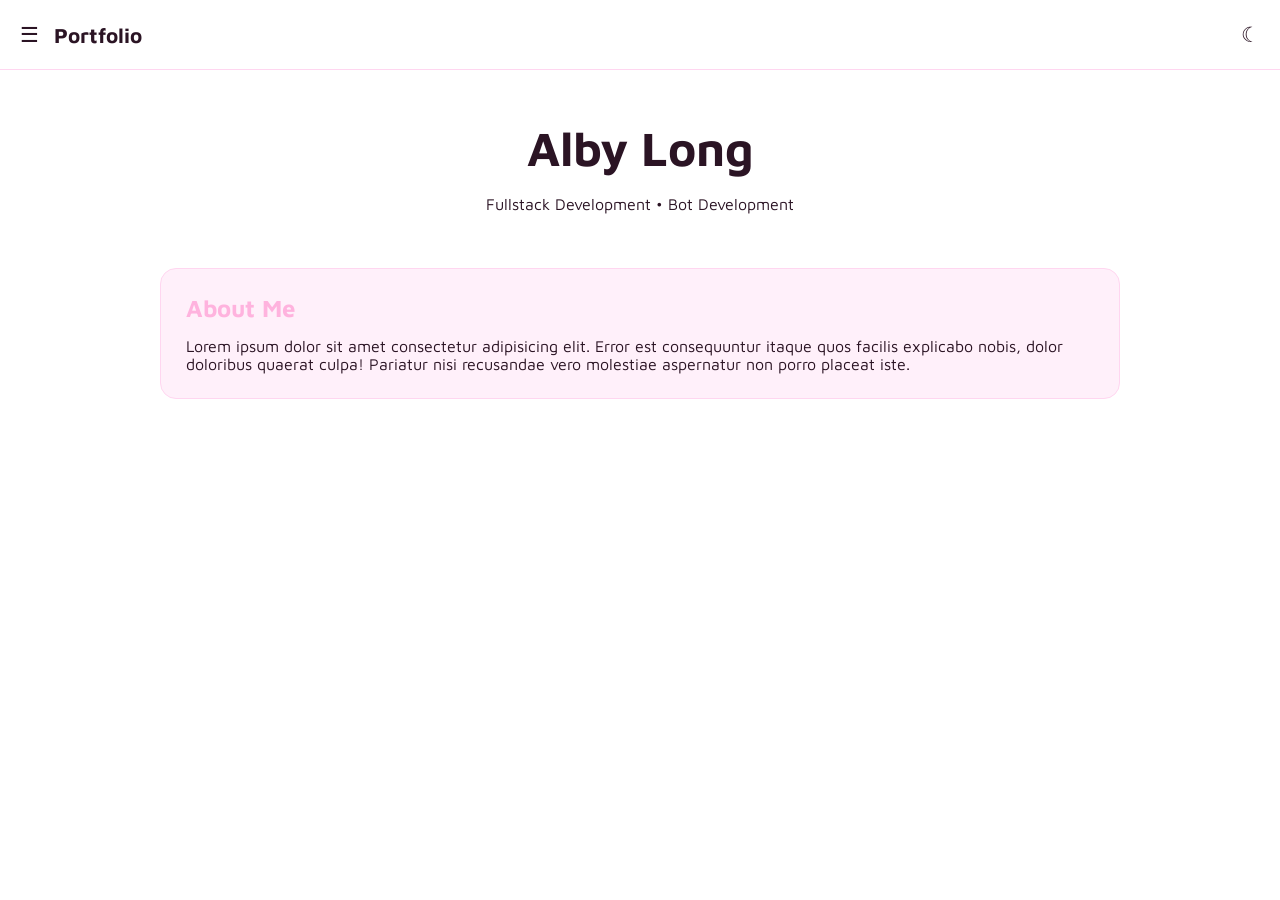
==== index.html @ 4c2cb23f "initial commit without large media files" ====
<!doctype html>
<html lang="en">
  <head>
    <meta charset="UTF-8" />
    <meta name="viewport" content="width=device-width, initial-scale=1.0" />
    <title>Portfolio | Home</title>
    <link rel="stylesheet" href="style.css" />
    <link rel="preconnect" href="https://fonts.googleapis.com" />
    <link rel="preconnect" href="https://fonts.gstatic.com" crossorigin />
    <link
      href="https://fonts.googleapis.com/css2?family=Maven+Pro:wght@400..900&family=Open+Sans:ital,wght@0,300..800;1,300..800&display=swap"
      rel="stylesheet"
    />
  </head>
  <body>
    <header>
      <div class="left-nav">
        <button class="hamburger" id="menuBtn">☰</button>

        <a href="index.html" class="logo">Portfolio</a>
      </div>

      <button id="themeToggle" class="theme-toggle">☾</button>
    </header>

    <nav id="sidebar">
      <a href="index.html">Home</a>
      <a href="web.html">Web Development</a>
      <a href="game.html">Game Development</a>
      <a href="bots.html">Bot Development</a>
    </nav>

    <main>
      <section class="hero">
        <h1>Alby Long</h1>
        <p>Fullstack Development • Bot Development</p>
      </section>

      <section class="card">
        <h2>About Me</h2>
        <p>
          Lorem ipsum dolor sit amet consectetur adipisicing elit. Error est
          consequuntur itaque quos facilis explicabo nobis, dolor doloribus
          quaerat culpa! Pariatur nisi recusandae vero molestiae aspernatur non
          porro placeat iste.
        </p>
      </section>
    </main>

    <script src="script.js"></script>
  </body>
</html>
---- style.css ----
:root {
  --bg: #ffffff;
  --surface: #fff0fa;
  --text: #2b1424;
  --accent: #ffb3de;
  --border: #ffd6f0;
}

.dark {
  --bg: #1c1018;
  --surface: #2d1927;
  --text: #ffffff;
  --accent: #ff94d2;
  --border: #4a263f;
}

* {
  margin: 0;
  padding: 0;
  box-sizing: border-box;
}

body {
  background: var(--bg);
  color: var(--text);
  font-family: "Maven Pro", sans-serif;
  transition: 0.3s;
}

header {
  height: 70px;
  border-bottom: 1px solid var(--border);
  display: flex;
  justify-content: space-between;
  align-items: center;
  padding: 0 20px;
  background: var(--bg);
  position: sticky;
  top: 0;
  z-index: 100;
}

.left-nav {
  display: flex;
  align-items: center;
  gap: 15px;
}

.logo {
  text-decoration: none;
  color: var(--text);
  font-size: 1.3rem;
  font-weight: 700;
}

.logo:hover {
  color: var(--accent);
}

.hamburger,
.theme-toggle {
  background: none;
  border: none;
  color: var(--text);
  cursor: pointer;
  font-size: 1.3rem;
}

#sidebar {
  position: fixed;
  left: -250px;
  top: 70px;
  width: 250px;
  height: calc(100vh - 70px);
  background: var(--surface);
  border-right: 1px solid var(--border);
  transition: 0.3s;
  display: flex;
  flex-direction: column;
}

#sidebar.open {
  left: 0;
}

#sidebar a {
  padding: 18px 25px;
  text-decoration: none;
  color: var(--text);
  transition: 0.2s;
}

#sidebar a:hover {
  background: var(--accent);
}

main {
  max-width: 1000px;
  margin: auto;
  padding: 50px 20px;
}

.hero {
  text-align: center;
  margin-bottom: 50px;
}

.hero h1 {
  font-size: 3rem;
  margin-bottom: 15px;
}

.hero p {
  max-width: 700px;
  margin: auto;
  line-height: 1.7;
}

.card {
  background: var(--surface);
  border: 1px solid var(--border);
  border-radius: 16px;
  padding: 25px;
  margin-bottom: 20px;
}

.card h2 {
  margin-bottom: 15px;
  color: var(--accent);
}

.page-links {
  margin-top: 40px;
  display: grid;
  grid-template-columns: repeat(4, 1fr);
  gap: 20px;
}

@media (max-width: 900px) {
  .page-links {
    grid-template-columns: repeat(2, 1fr);
  }
}

@media (max-width: 600px) {
  .page-links {
    grid-template-columns: 1fr;
  }
}

.nav-card {
  text-decoration: none;
  color: var(--text);

  background: var(--surface);
  border: 1px solid var(--border);
  border-radius: 16px;

  padding: 25px;

  transition:
    transform 0.2s ease,
    border-color 0.2s ease,
    box-shadow 0.2s ease;
}

.nav-card:hover {
  transform: translateY(-4px);
  border-color: var(--accent);
  box-shadow: 0 10px 30px rgba(244, 194, 215, 0.15);
}

.dark .nav-card:hover {
  box-shadow: 0 10px 30px rgba(255, 182, 217, 0.08);
}

.nav-card h3 {
  margin-bottom: 10px;
  color: var(--accent);
  font-size: 1.2rem;
}

.nav-card p {
  line-height: 1.6;
  color: var(--text);
  opacity: 0.85;
}

.video-card {
  margin-top: 20px;
  background: var(--surface);
  border: 1px solid var(--border);
  border-radius: 16px;
  padding: 25px;

  display: grid;
  place-items: center;
  text-align: center;
}

.video-card h2 {
  margin-bottom: 15px;
  color: var(--accent);
  width: 100%;
}

.video-card p {
  padding: 30px;
  padding-top: 10px;
  margin-bottom: 10px;
}

.video {
  max-width: 100%;
  height: auto;
  border-radius: 10px;
}

.quote {
  font-size: 105%;
  font-weight: 500;
}

.subtext {
  font-size: 85%;
}

.btn {
  display: inline-block;
  background-color: var(--accent);
  color: #ffffff;
  text-decoration: none;
  padding: 12px 24px;
  font-family: "Maven Pro", sans-serif;
  font-weight: 600;
  border-radius: 8px;
  margin-top: 10px;
  transition:
    background-color 0.3s ease,
    transform 0.2s ease;
  box-shadow: 0 4px 6px rgba(0, 0, 0, 0.1);
}

.btn:hover {
  transform: translateY(-2px);
  color: #ffffff;
}

.btn:active {
  transform: translateY(0);
}
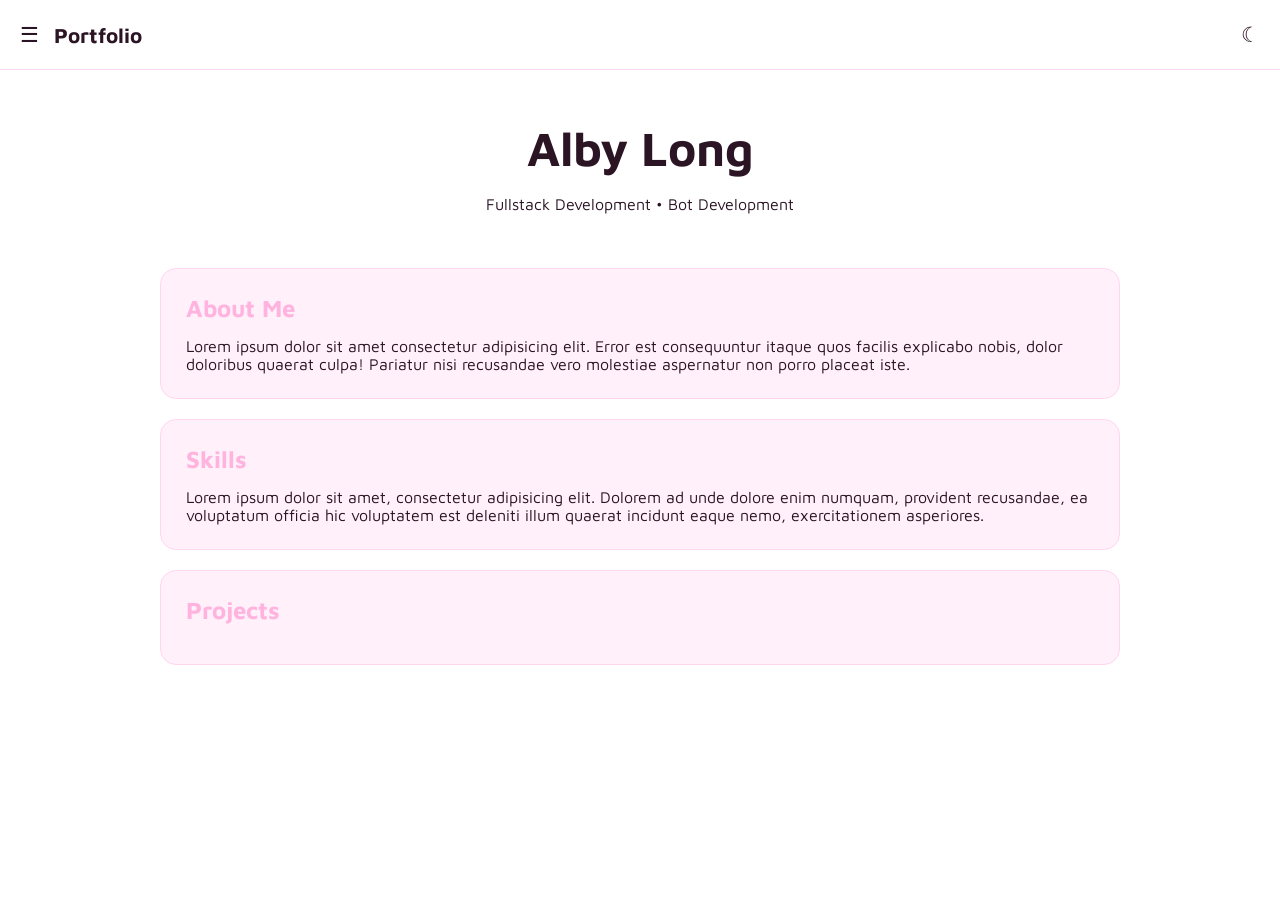
==== commit 34dc6f62: "main page updates" ====
--- a/index.html
+++ b/index.html
@@ -45,6 +45,20 @@
           porro placeat iste.
         </p>
       </section>
+
+      <section class="card">
+        <h2>Skills</h2>
+        <p>
+          Lorem ipsum dolor sit amet, consectetur adipisicing elit. Dolorem ad
+          unde dolore enim numquam, provident recusandae, ea voluptatum officia
+          hic voluptatem est deleniti illum quaerat incidunt eaque nemo,
+          exercitationem asperiores.
+        </p>
+      </section>
+
+      <section class="card">
+        <h2>Projects</h2>
+      </section>
     </main>
 
     <script src="script.js"></script>
--- a/style.css
+++ b/style.css
@@ -211,9 +211,12 @@
 }
 
 .video {
+  width: 100%;
   max-width: 100%;
-  height: auto;
+  aspect-ratio: 16 / 9;
   border-radius: 10px;
+  border: none;
+  display: block;
 }
 
 .quote {
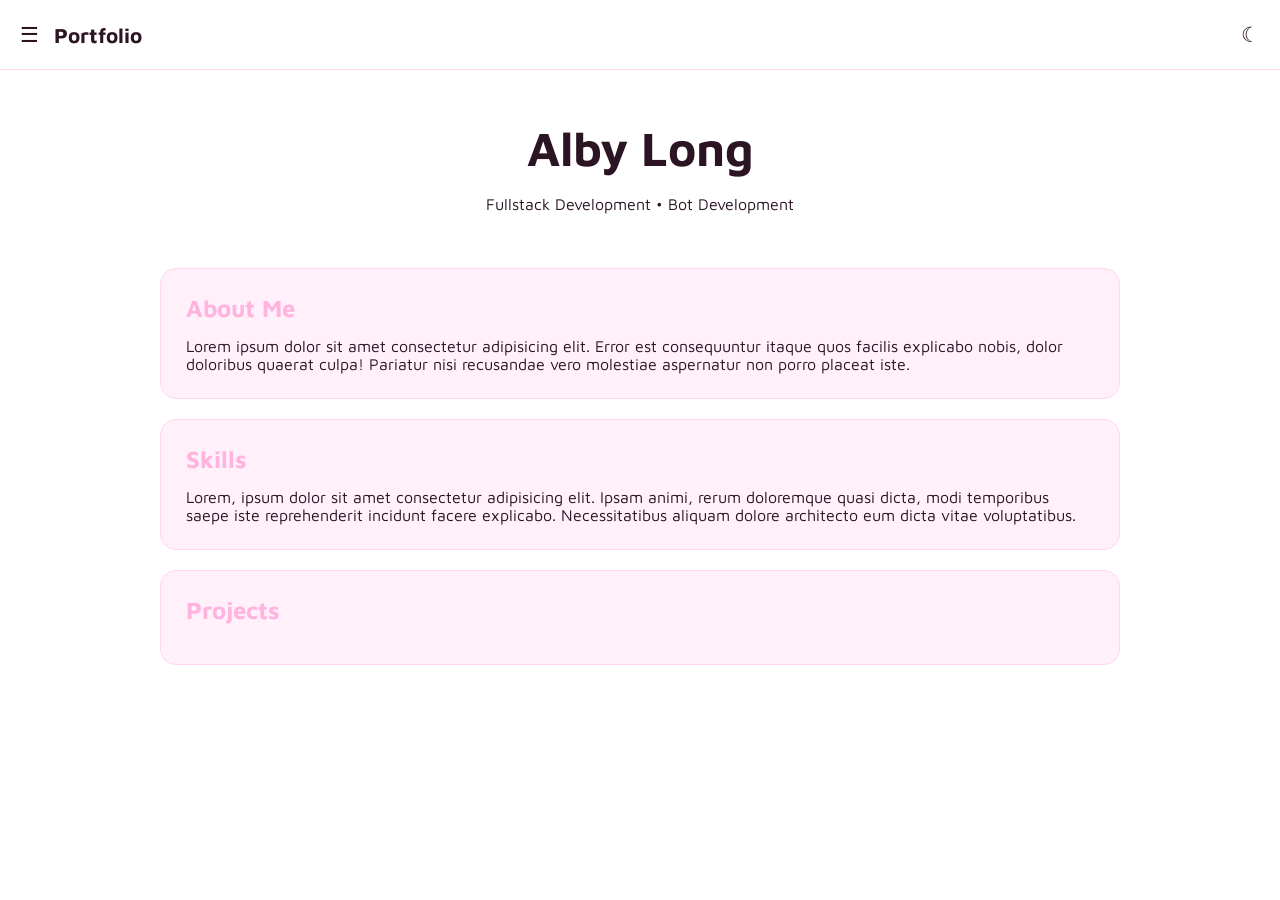
==== commit 4986f7a3: "updates" ====
--- a/index.html
+++ b/index.html
@@ -49,10 +49,10 @@
       <section class="card">
         <h2>Skills</h2>
         <p>
-          Lorem ipsum dolor sit amet, consectetur adipisicing elit. Dolorem ad
-          unde dolore enim numquam, provident recusandae, ea voluptatum officia
-          hic voluptatem est deleniti illum quaerat incidunt eaque nemo,
-          exercitationem asperiores.
+          Lorem, ipsum dolor sit amet consectetur adipisicing elit. Ipsam animi,
+          rerum doloremque quasi dicta, modi temporibus saepe iste reprehenderit
+          incidunt facere explicabo. Necessitatibus aliquam dolore architecto
+          eum dicta vitae voluptatibus.
         </p>
       </section>
 
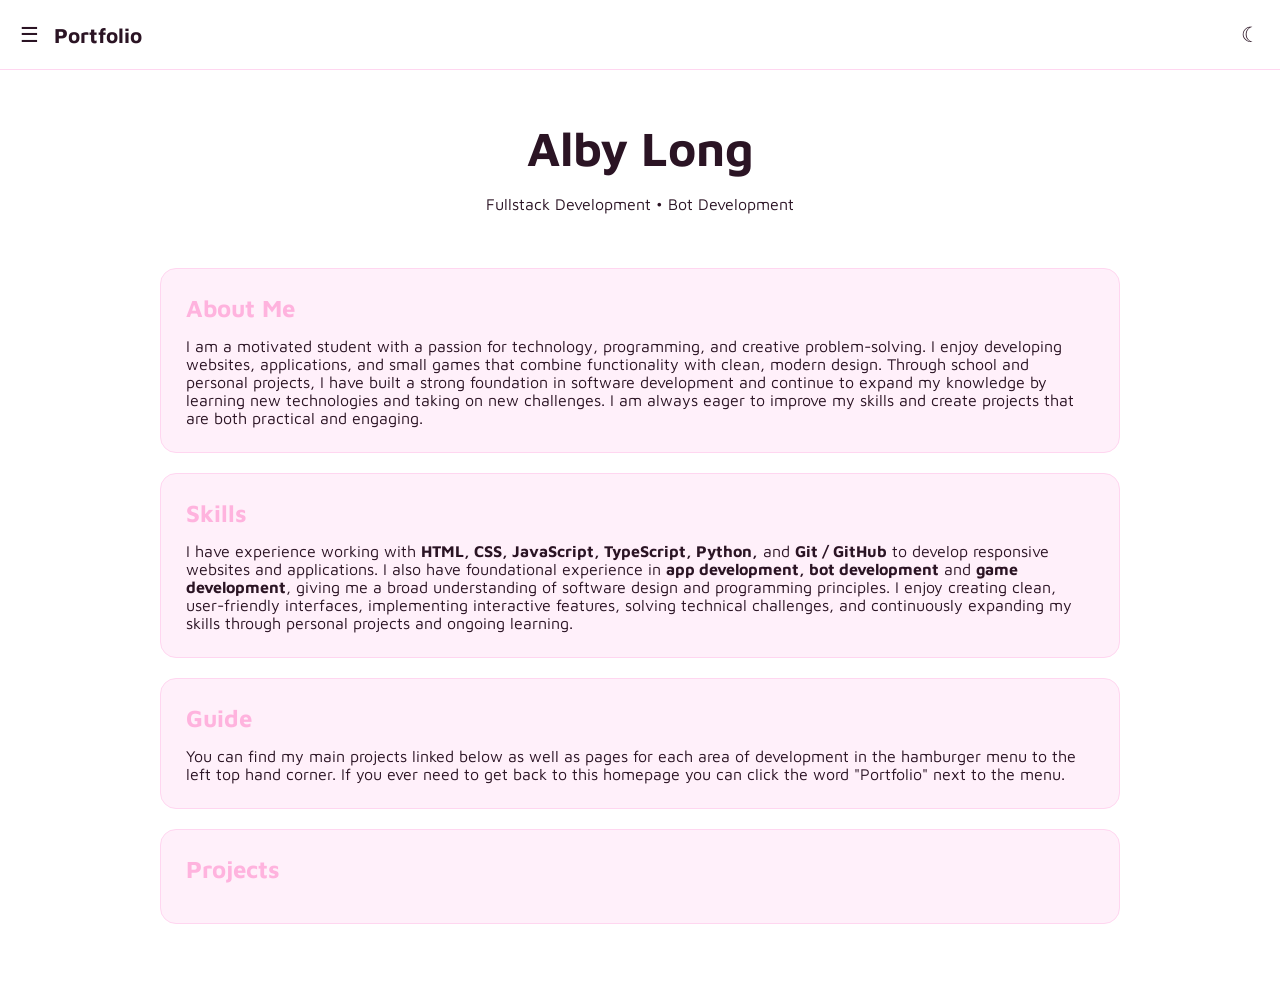
==== commit c14d549f: "homepage updates" ====
--- a/index.html
+++ b/index.html
@@ -39,20 +39,40 @@
       <section class="card">
         <h2>About Me</h2>
         <p>
-          Lorem ipsum dolor sit amet consectetur adipisicing elit. Error est
-          consequuntur itaque quos facilis explicabo nobis, dolor doloribus
-          quaerat culpa! Pariatur nisi recusandae vero molestiae aspernatur non
-          porro placeat iste.
+          I am a motivated student with a passion for technology, programming,
+          and creative problem-solving. I enjoy developing websites,
+          applications, and small games that combine functionality with clean,
+          modern design. Through school and personal projects, I have built a
+          strong foundation in software development and continue to expand my
+          knowledge by learning new technologies and taking on new challenges. I
+          am always eager to improve my skills and create projects that are both
+          practical and engaging.
         </p>
       </section>
 
       <section class="card">
         <h2>Skills</h2>
         <p>
-          Lorem, ipsum dolor sit amet consectetur adipisicing elit. Ipsam animi,
-          rerum doloremque quasi dicta, modi temporibus saepe iste reprehenderit
-          incidunt facere explicabo. Necessitatibus aliquam dolore architecto
-          eum dicta vitae voluptatibus.
+          I have experience working with
+          <strong>HTML, CSS, JavaScript, TypeScript, Python,</strong> and
+          <strong>Git / GitHub</strong> to develop responsive websites and
+          applications. I also have foundational experience in
+          <strong>app development, bot development</strong> and
+          <strong>game development</strong>, giving me a broad understanding of
+          software design and programming principles. I enjoy creating clean,
+          user-friendly interfaces, implementing interactive features, solving
+          technical challenges, and continuously expanding my skills through
+          personal projects and ongoing learning.
+        </p>
+      </section>
+
+      <section class="card">
+        <h2>Guide</h2>
+        <p>
+          You can find my main projects linked below as well as pages for each
+          area of development in the hamburger menu to the left top hand corner.
+          If you ever need to get back to this homepage you can click the word
+          "Portfolio" next to the menu.
         </p>
       </section>
 
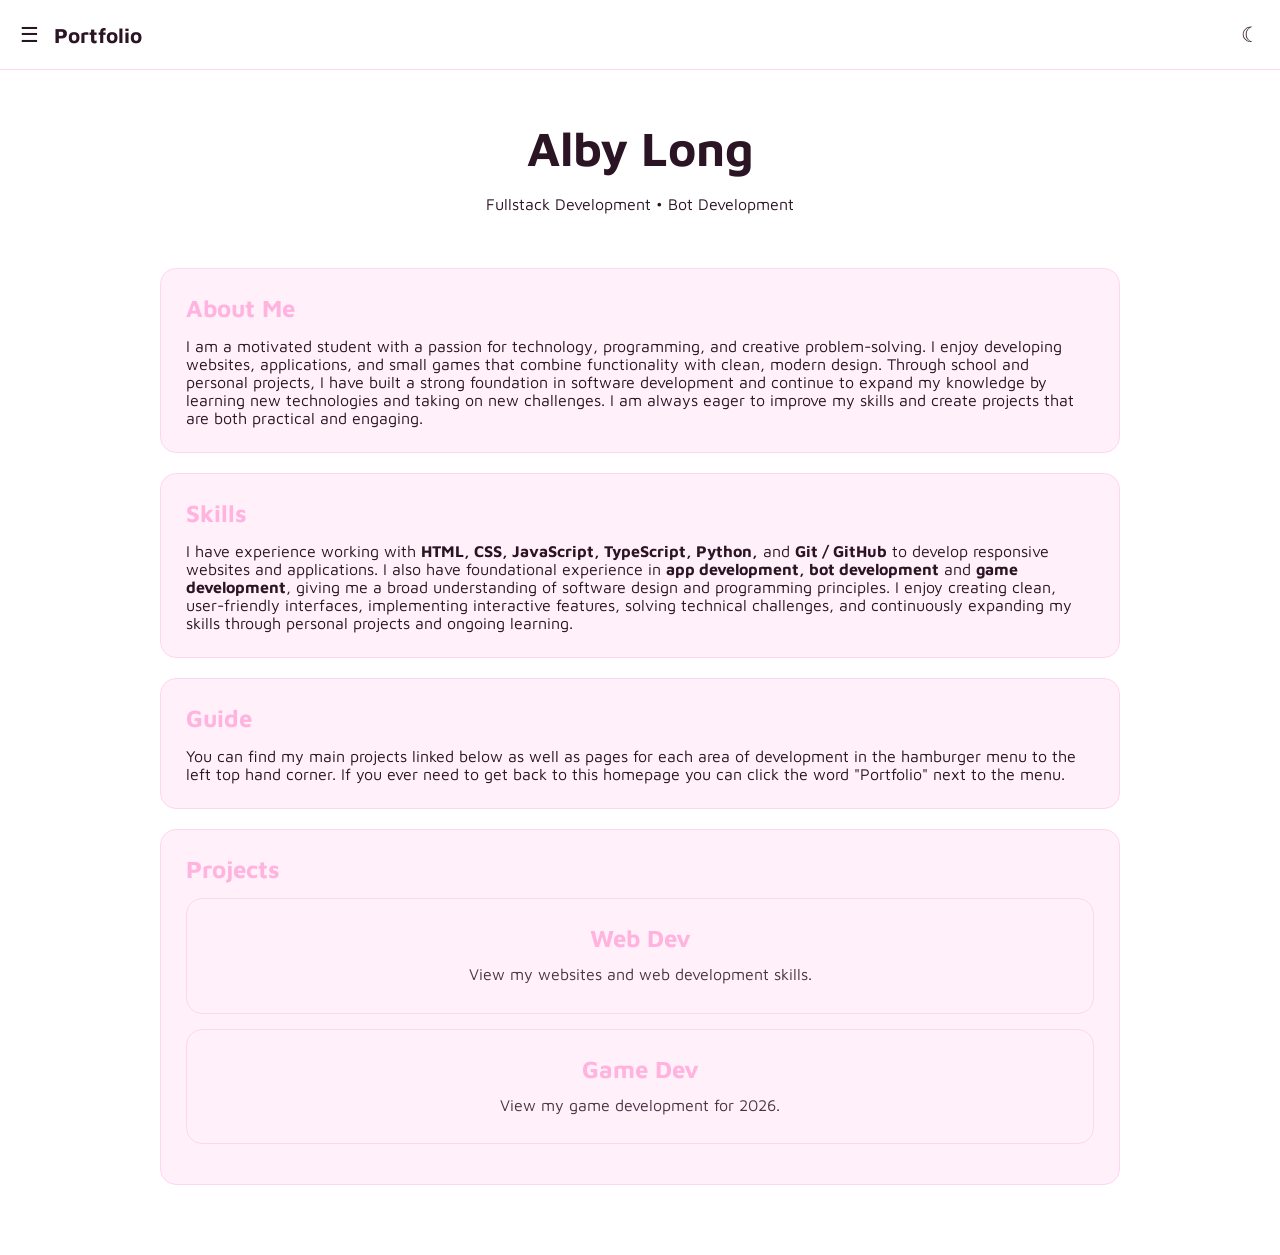
==== commit be1e3a47: "updates" ====
--- a/index.html
+++ b/index.html
@@ -27,7 +27,6 @@
       <a href="index.html">Home</a>
       <a href="web.html">Web Development</a>
       <a href="game.html">Game Development</a>
-      <a href="bots.html">Bot Development</a>
     </nav>
 
     <main>
@@ -78,6 +77,14 @@
 
       <section class="card">
         <h2>Projects</h2>
+        <a class="nav-card" href="web.html">
+          <h3>Web Dev</h3>
+          <p>View my websites and web development skills.</p>
+        </a>
+        <a class="nav-card" href="game.html">
+          <h3>Game Dev</h3>
+          <p>View my game development for 2026.</p>
+        </a>
       </section>
     </main>
 
--- a/style.css
+++ b/style.css
@@ -162,6 +162,12 @@
     transform 0.2s ease,
     border-color 0.2s ease,
     box-shadow 0.2s ease;
+
+  margin-bottom: 15px;
+
+  display: grid;
+  place-items: center;
+  text-align: center;
 }
 
 .nav-card:hover {
@@ -177,7 +183,7 @@
 .nav-card h3 {
   margin-bottom: 10px;
   color: var(--accent);
-  font-size: 1.2rem;
+  font-size: 1.5rem;
 }
 
 .nav-card p {
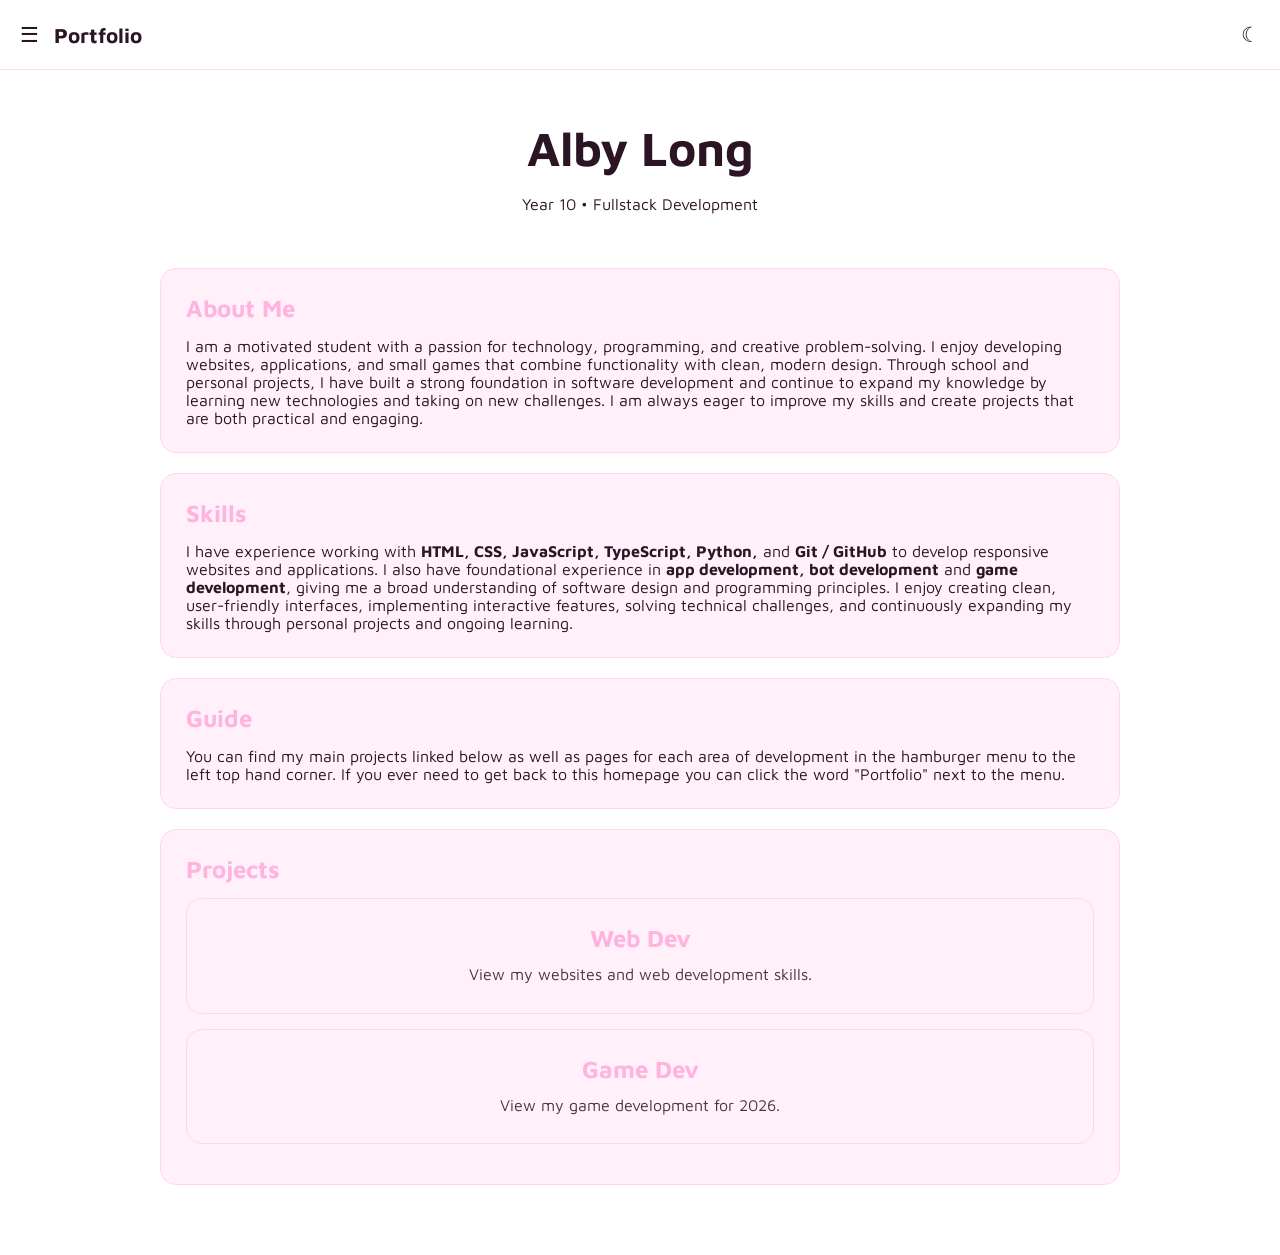
==== commit d13722d3: "updates" ====
--- a/index.html
+++ b/index.html
@@ -32,7 +32,7 @@
     <main>
       <section class="hero">
         <h1>Alby Long</h1>
-        <p>Fullstack Development • Bot Development</p>
+        <p>Year 10 • Fullstack Development</p>
       </section>
 
       <section class="card">
--- a/style.css
+++ b/style.css
@@ -130,22 +130,30 @@
 }
 
 .page-links {
-  margin-top: 40px;
+  text-decoration: none;
+  color: var(--text);
+
+  background: var(--border);
+  border: 1px solid var(--accent);
+  border-radius: 16px;
+
+  padding: 15px;
+  padding-inline: 25px;
+
+  transition:
+    transform 0.2s ease,
+    border-color 0.2s ease,
+    box-shadow 0.2s ease;
+
+  margin-top: 15px;
   display: grid;
-  grid-template-columns: repeat(4, 1fr);
-  gap: 20px;
-}
-
-@media (max-width: 900px) {
-  .page-links {
-    grid-template-columns: repeat(2, 1fr);
-  }
-}
-
-@media (max-width: 600px) {
-  .page-links {
-    grid-template-columns: 1fr;
-  }
+  text-align: center;
+}
+
+.page-links:hover {
+  transform: translateY(-4px);
+  border-color: var(--accent);
+  box-shadow: 0 10px 30px rgba(244, 194, 215, 0.15);
 }
 
 .nav-card {
